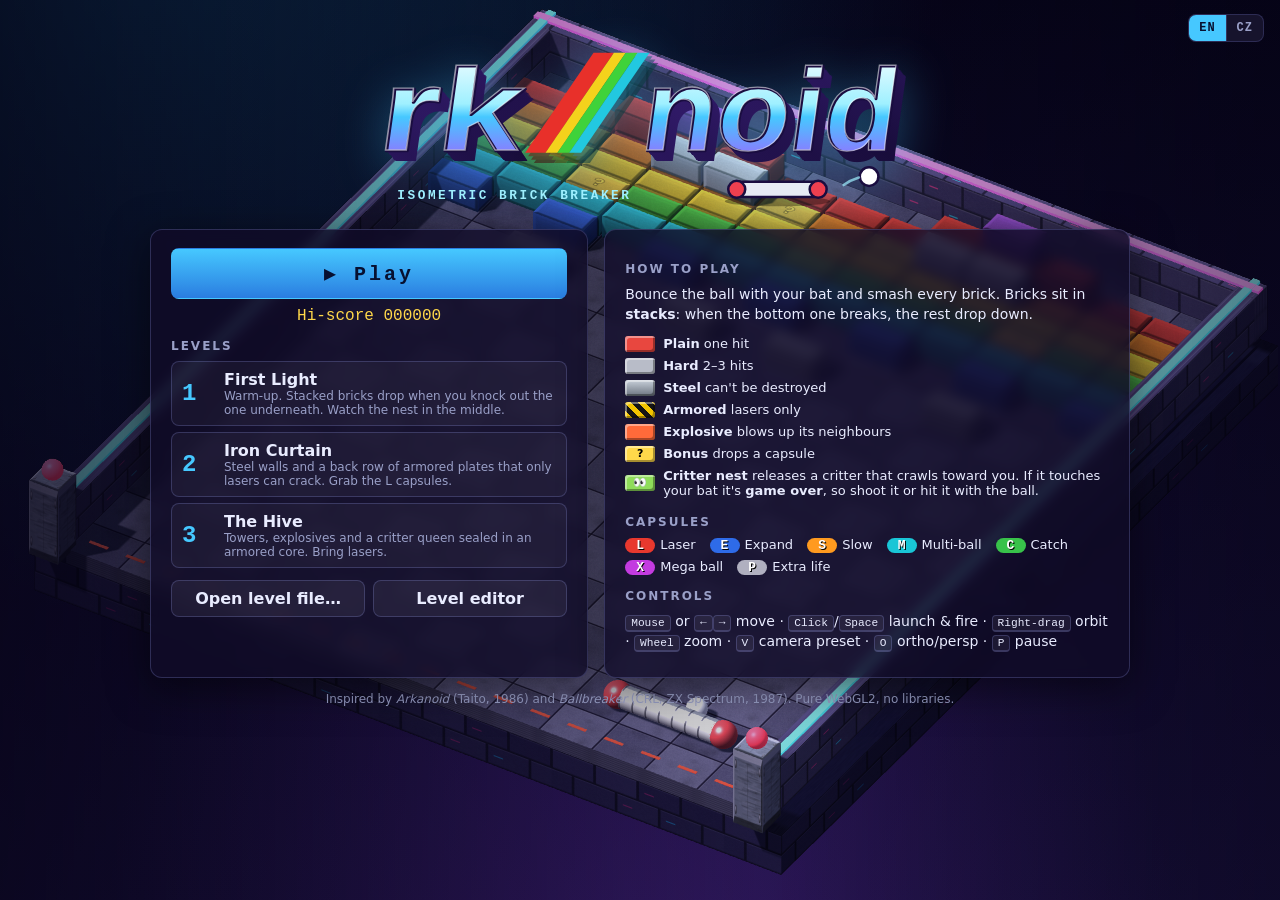
==== index.html @ 8ac654f5 "First commit." ====
<!doctype html>
<html lang="en">
<head>
  <meta charset="utf-8">
  <meta name="viewport" content="width=device-width, initial-scale=1">
  <title>rk/noid</title>
  <meta name="description" content="rk/noid - an isometric 3D brick breaker inspired by Arkanoid and Ballbreaker (ZX Spectrum).">
  <link rel="icon" type="image/svg+xml" href="assets/favicon.svg">
  <link rel="stylesheet" href="css/style.css">
</head>
<body>
  <canvas id="view"></canvas>
  <div id="fatal" class="fatal" hidden></div>

  <!-- in-game HUD -->
  <div id="hud" hidden>
    <div class="hud-top">
      <div class="hud-block"><label data-i18n="hud.score">Score</label><span id="score">000000</span></div>
      <div class="hud-block"><label data-i18n="hud.hi">Hi</label><span id="hiscore">000000</span></div>
      <div class="hud-block"><label data-i18n="hud.lives">Lives</label><span id="lives" class="lives"></span></div>
      <div class="hud-block wide"><label data-i18n="hud.level">Level</label><span id="levelName"></span></div>
      <div class="hud-spacer"></div>
      <div class="hud-block right"><label><span data-i18n="hud.camera">Camera</span> <kbd>V</kbd></label><span id="camName"></span></div>
    </div>
    <div id="effects" class="effects"></div>
    <div id="helpBar" class="help-bar">
      <span data-i18n-html="help.move"></span>
      <span data-i18n-html="help.fire"></span>
      <span data-i18n-html="help.orbit"></span>
      <span data-i18n-html="help.zoom"></span>
      <span data-i18n-html="help.camera"></span>
      <span data-i18n-html="help.ortho"></span>
      <span data-i18n-html="help.reset"></span>
      <span data-i18n-html="help.mute"></span>
      <span data-i18n-html="help.pause"></span>
      <span data-i18n-html="help.hide"></span>
      <span id="fps" class="fps"></span>
    </div>
  </div>

  <div id="message" class="message" hidden>
    <div id="msgTitle" class="msg-title"></div>
    <div id="msgSub" class="msg-sub"></div>
    <div id="msgHint" class="msg-hint"></div>
  </div>
  <div id="toast" class="toast"></div>

  <div id="pause" class="overlay" hidden>
    <div class="panel small">
      <h2 data-i18n="pause.title">Paused</h2>
      <button id="resumeBtn" class="btn primary" data-i18n="pause.resume">Resume</button>
      <button id="quitBtn" class="btn" data-i18n="pause.quit">Quit to menu</button>
      <div class="lang-switch"></div>
    </div>
  </div>

  <!-- title menu -->
  <div id="menu" class="overlay menu">
    <div class="lang-switch menu-lang"></div>
    <div class="menu-inner">
      <img src="assets/logo.svg" alt="rk/noid" class="logo">
      <div class="menu-cols">
        <div class="panel">
          <button id="playBtn" class="btn primary big" data-i18n="menu.play">▶ Play</button>
          <div class="hi"><span data-i18n="menu.hiscore">Hi-score</span> <span id="hiscoreMenu">000000</span></div>
          <h3 data-i18n="menu.levels">Levels</h3>
          <div id="levelList" class="level-list"></div>
          <div id="loadNotice" class="notice" hidden></div>
          <div class="row">
            <button id="fileBtn" class="btn" data-i18n="menu.openFile">Open level file…</button>
            <a class="btn" href="editor.html" data-i18n="menu.editor">Level editor</a>
          </div>
          <input id="fileInput" type="file" accept=".json,application/json" hidden>
        </div>
        <div class="panel howto">
          <h3 data-i18n="menu.howto">How to play</h3>
          <p data-i18n-html="menu.intro"></p>
          <ul class="legend">
            <li><i class="sw" style="--c:#e8473f"></i><span data-i18n-html="menu.brick.plain"></span></li>
            <li><i class="sw" style="--c:#b8bcc8"></i><span data-i18n-html="menu.brick.hard"></span></li>
            <li><i class="sw steel"></i><span data-i18n-html="menu.brick.steel"></span></li>
            <li><i class="sw hazard"></i><span data-i18n-html="menu.brick.armored"></span></li>
            <li><i class="sw" style="--c:#ff6a3a"></i><span data-i18n-html="menu.brick.explosive"></span></li>
            <li><i class="sw" style="--c:#ffd84a">?</i><span data-i18n-html="menu.brick.bonus"></span></li>
            <li><i class="sw" style="--c:#8fdc5a">👀</i><span data-i18n-html="menu.brick.critter"></span></li>
          </ul>
          <h3 data-i18n="menu.capsules">Capsules</h3>
          <ul class="caps">
            <li><i style="--c:#e8382e">L</i><span data-i18n="bonus.laser"></span></li>
            <li><i style="--c:#2e6be8">E</i><span data-i18n="bonus.expand"></span></li>
            <li><i style="--c:#ff9a1f">S</i><span data-i18n="bonus.slow"></span></li>
            <li><i style="--c:#19c6d6">M</i><span data-i18n="bonus.multi"></span></li>
            <li><i style="--c:#38c24a">C</i><span data-i18n="bonus.catch"></span></li>
            <li><i style="--c:#c33be0">X</i><span data-i18n="bonus.mega"></span></li>
            <li><i style="--c:#b0b0c0">P</i><span data-i18n="bonus.life"></span></li>
          </ul>
          <h3 data-i18n="menu.controls">Controls</h3>
          <p class="keys" data-i18n-html="menu.keys"></p>
        </div>
      </div>
      <div class="credits" data-i18n-html="menu.credits"></div>
    </div>
  </div>

  <script type="module" src="js/main.js"></script>
</body>
</html>
---- css/style.css ----
:root {
  --bg0: #07051a;
  --bg1: #1b1240;
  --ink: #e9ecff;
  --dim: #9aa0c8;
  --accent: #46c8ff;
  --accent2: #ff4fa3;
  --panel: rgba(16, 12, 40, 0.82);
  --line: rgba(160, 170, 255, 0.22);
  --mono: 'Courier New', ui-monospace, Menlo, Consolas, monospace;
  --sans: system-ui, 'Segoe UI', Roboto, Helvetica, Arial, sans-serif;
}

* { box-sizing: border-box; }
html, body { margin: 0; height: 100%; overflow: hidden; }
body {
  font-family: var(--sans);
  color: var(--ink);
  background:
    radial-gradient(ellipse at 50% 120%, #3a1d6e 0%, transparent 60%),
    radial-gradient(ellipse at 10% -10%, #0e3a5c 0%, transparent 50%),
    linear-gradient(180deg, var(--bg0), var(--bg1));
}
[hidden] { display: none !important; }

#view { position: fixed; inset: 0; width: 100%; height: 100%; display: block; touch-action: none; }

kbd {
  font-family: var(--mono);
  font-size: 0.8em;
  padding: 1px 5px;
  border: 1px solid var(--line);
  border-bottom-width: 2px;
  border-radius: 4px;
  background: rgba(255, 255, 255, 0.06);
  color: var(--ink);
}

/* ---------- HUD */
#hud { position: fixed; inset: 0; pointer-events: none; font-family: var(--mono); }
.hud-top { display: flex; gap: 22px; padding: 12px 18px; align-items: flex-end; flex-wrap: wrap;
  background: linear-gradient(180deg, rgba(5, 3, 20, 0.75), transparent); }
.hud-block { display: flex; flex-direction: column; }
.hud-block label { font-size: 11px; letter-spacing: 2px; text-transform: uppercase; color: var(--dim); }
.hud-block span { font-size: 22px; font-weight: 700; text-shadow: 0 0 8px rgba(70, 200, 255, 0.6); }
.hud-block.wide span { font-size: 16px; padding-top: 5px; }
.hud-block.right { text-align: right; }
.hud-block.right span { font-size: 14px; padding-top: 6px; }
.hud-spacer { flex: 1; }
.lives { color: #ff6070; letter-spacing: 3px; }

.effects { position: absolute; top: 70px; right: 18px; display: flex; flex-direction: column; gap: 6px; }
.chip { position: relative; overflow: hidden; min-width: 150px; padding: 4px 10px 6px; border-radius: 6px;
  background: rgba(10, 8, 30, 0.7); border: 1px solid var(--c); font-size: 13px; }
.chip b { display: inline-block; width: 18px; color: var(--c); }
.chip i { position: absolute; left: 0; bottom: 0; height: 3px; background: var(--c); }

.help-bar { position: absolute; bottom: 0; left: 0; right: 0; display: flex; flex-wrap: wrap; gap: 6px 16px;
  padding: 8px 18px; font-size: 12px; color: var(--dim); background: linear-gradient(0deg, rgba(5, 3, 20, 0.8), transparent); }
.help-bar.hidden span:not(.fps) { display: none; }
.fps { margin-left: auto; }

.message { position: fixed; left: 50%; top: 42%; transform: translate(-50%, -50%); text-align: center;
  pointer-events: none; font-family: var(--mono); }
.msg-title { font-size: clamp(32px, 6vw, 64px); font-weight: 900; letter-spacing: 4px; text-transform: uppercase;
  background: linear-gradient(180deg, #fff, #9ff0ff 50%, #46c8ff 52%, #b34dff);
  -webkit-background-clip: text; background-clip: text; color: transparent;
  filter: drop-shadow(3px 3px 0 #1a0d40) drop-shadow(0 0 18px rgba(70, 200, 255, 0.5)); }
.msg-sub { font-size: 20px; margin-top: 6px; text-shadow: 0 2px 4px #000; }
.msg-hint { font-size: 15px; margin-top: 14px; color: #ffd84a; animation: blink 1.1s steps(2) infinite; text-shadow: 0 2px 4px #000; }
@keyframes blink { 50% { opacity: 0.35; } }

.toast { position: fixed; left: 50%; top: 24%; transform: translate(-50%, 0) scale(0.6); opacity: 0; pointer-events: none;
  font-family: var(--mono); font-weight: 900; font-size: 30px; letter-spacing: 3px; text-transform: uppercase; color: var(--c);
  text-shadow: 2px 2px 0 #000, 0 0 16px var(--c); }
.toast.show { animation: toast 1.4s ease-out forwards; }
@keyframes toast {
  0% { opacity: 0; transform: translate(-50%, 0) scale(0.6); }
  15% { opacity: 1; transform: translate(-50%, 0) scale(1.1); }
  25% { transform: translate(-50%, 0) scale(1); }
  80% { opacity: 1; }
  100% { opacity: 0; transform: translate(-50%, -30px) scale(1); }
}

/* ---------- overlays & panels */
.overlay { position: fixed; inset: 0; display: flex; align-items: center; justify-content: center; background: rgba(5, 3, 20, 0.45); }
.panel { background: var(--panel); border: 1px solid var(--line); border-radius: 12px; padding: 18px 20px;
  backdrop-filter: blur(6px); box-shadow: 0 10px 40px rgba(0, 0, 0, 0.5); }
.panel.small { display: flex; flex-direction: column; gap: 10px; min-width: 240px; text-align: center; }
.panel h2 { margin: 0 0 6px; font-family: var(--mono); letter-spacing: 3px; text-transform: uppercase; }
.panel h3 { margin: 14px 0 8px; font-size: 12px; letter-spacing: 2px; text-transform: uppercase; color: var(--dim); }

.btn { display: inline-block; font: inherit; font-weight: 600; color: var(--ink); text-decoration: none; text-align: center;
  padding: 8px 14px; border-radius: 8px; border: 1px solid var(--line); background: rgba(255, 255, 255, 0.06); cursor: pointer; }
.btn:hover { background: rgba(255, 255, 255, 0.14); border-color: var(--accent); }
.btn.primary { background: linear-gradient(180deg, #46c8ff, #2a7de0); border-color: transparent; color: #071030; }
.btn.primary:hover { filter: brightness(1.12); }
.btn.big { font-size: 20px; padding: 12px; width: 100%; font-family: var(--mono); letter-spacing: 3px; }
.row { display: flex; gap: 8px; margin-top: 12px; flex-wrap: wrap; }
.row .btn { flex: 1; }

/* ---------- menu */
.menu { background: linear-gradient(90deg, rgba(5, 3, 20, 0.7), rgba(5, 3, 20, 0.15) 60%, rgba(5, 3, 20, 0.5)); overflow-y: auto; align-items: flex-start; }
.menu-inner { width: min(980px, 100% - 32px); margin: 24px auto; }
.logo { display: block; width: min(560px, 90%); margin: 0 auto 10px; filter: drop-shadow(0 8px 24px rgba(70, 200, 255, 0.35)); }
.menu-cols { display: grid; grid-template-columns: minmax(0, 1fr) minmax(0, 1.2fr); gap: 16px; }
@media (max-width: 760px) { .menu-cols { grid-template-columns: minmax(0, 1fr); } }
.hi { margin-top: 8px; text-align: center; font-family: var(--mono); color: var(--dim); }
.hi span { color: #ffd84a; }
.level-list { display: flex; flex-direction: column; gap: 6px; }
.level-btn { display: grid; grid-template-columns: 32px 1fr; grid-template-rows: auto auto; text-align: left; gap: 0 10px;
  font: inherit; color: var(--ink); background: rgba(255, 255, 255, 0.04); border: 1px solid var(--line); border-radius: 8px;
  padding: 8px 10px; cursor: pointer; }
.level-btn:hover { border-color: var(--accent); background: rgba(70, 200, 255, 0.1); }
.level-btn .num { grid-row: span 2; font-family: var(--mono); font-size: 24px; font-weight: 900; color: var(--accent); align-self: center; }
.level-btn .name { font-weight: 700; }
.level-btn .desc { font-size: 12px; color: var(--dim); }
.notice { margin-top: 10px; padding: 10px; border-radius: 8px; font-size: 13px; background: rgba(255, 120, 60, 0.15); border: 1px solid rgba(255, 120, 60, 0.5); }
.howto p { margin: 0 0 8px; line-height: 1.45; font-size: 14px; }
.legend, .caps { list-style: none; padding: 0; margin: 0; font-size: 13px; }
.legend li { display: flex; gap: 8px; align-items: center; padding: 3px 0; }
.sw { flex: none; width: 30px; height: 16px; border-radius: 3px; background: var(--c); box-shadow: inset 2px 2px 0 rgba(255,255,255,0.4), inset -2px -2px 0 rgba(0,0,0,0.35);
  font-style: normal; font-size: 11px; color: #000; text-align: center; line-height: 16px; font-weight: 900; }
.sw.steel { background: linear-gradient(180deg, #c8d0da, #6c7480); }
.sw.hazard { background: repeating-linear-gradient(45deg, #f2c400 0 5px, #151515 5px 10px); }
.caps { display: flex; flex-wrap: wrap; gap: 6px 14px; }
.caps i { display: inline-block; width: 30px; margin-right: 5px; border-radius: 8px; text-align: center; font-style: normal;
  font-family: var(--mono); font-weight: 900; background: var(--c); color: #fff; text-shadow: 1px 1px 0 #000; }
.keys { line-height: 2; }
.credits { margin: 14px 0 8px; text-align: center; font-size: 12px; color: var(--dim); }

.fatal { position: fixed; inset: 30% 10% auto; padding: 20px; border-radius: 10px; background: #400; color: #fff; text-align: center; }

/* ---------- language switch */
.lang-switch { display: inline-flex; align-self: center; border: 1px solid var(--line); border-radius: 8px; overflow: hidden; }
.lang-switch button { font: 700 12px var(--mono); letter-spacing: 1px; color: var(--dim); background: rgba(255, 255, 255, 0.04);
  border: 0; padding: 6px 10px; cursor: pointer; }
.lang-switch button + button { border-left: 1px solid var(--line); }
.lang-switch button:hover { color: var(--ink); }
.lang-switch button.on { background: var(--accent); color: #071030; }
.menu-lang { position: fixed; top: 14px; right: 16px; z-index: 2; background: var(--panel); }
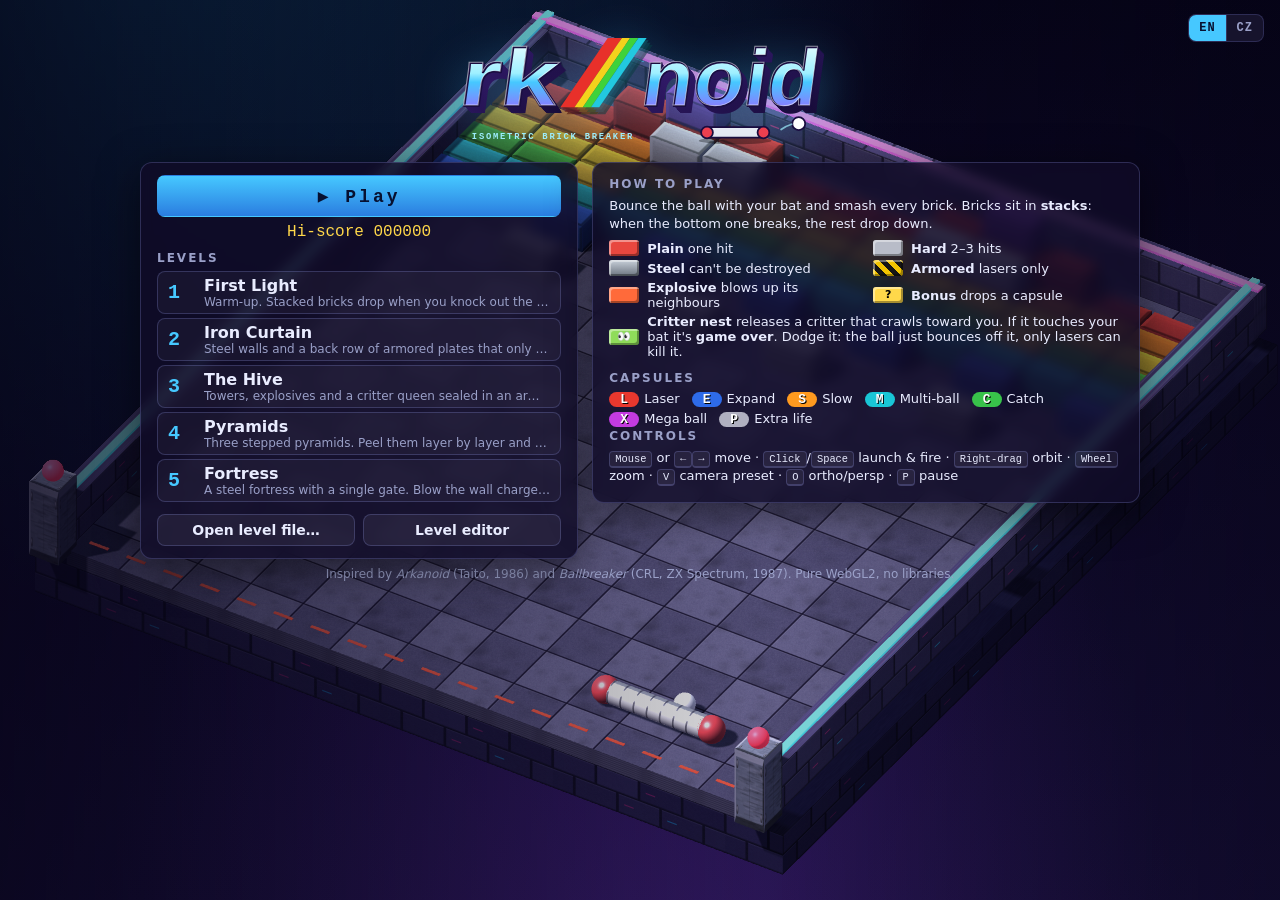
==== commit 76046981: "More compact main page." ====
--- a/index.html
+++ b/index.html
@@ -94,8 +94,10 @@
             <li><i style="--c:#c33be0">X</i><span data-i18n="bonus.mega"></span></li>
             <li><i style="--c:#b0b0c0">P</i><span data-i18n="bonus.life"></span></li>
           </ul>
-          <h3 data-i18n="menu.controls">Controls</h3>
-          <p class="keys" data-i18n-html="menu.keys"></p>
+          <div class="controls-block">
+            <h3 data-i18n="menu.controls">Controls</h3>
+            <p class="keys" data-i18n-html="menu.keys"></p>
+          </div>
         </div>
       </div>
       <div class="credits" data-i18n-html="menu.credits"></div>
--- a/css/style.css
+++ b/css/style.css
@@ -101,35 +101,49 @@
 
 /* ---------- menu */
 .menu { background: linear-gradient(90deg, rgba(5, 3, 20, 0.7), rgba(5, 3, 20, 0.15) 60%, rgba(5, 3, 20, 0.5)); overflow-y: auto; align-items: flex-start; }
-.menu-inner { width: min(980px, 100% - 32px); margin: 24px auto; }
-.logo { display: block; width: min(560px, 90%); margin: 0 auto 10px; filter: drop-shadow(0 8px 24px rgba(70, 200, 255, 0.35)); }
-.menu-cols { display: grid; grid-template-columns: minmax(0, 1fr) minmax(0, 1.2fr); gap: 16px; }
+.menu-inner { width: min(1000px, 100% - 32px); margin: clamp(6px, 2vh, 24px) auto; }
+.logo { display: block; height: clamp(60px, 15vh, 160px); width: auto; max-width: 90%; margin: 0 auto clamp(2px, 1vh, 10px);
+  filter: drop-shadow(0 8px 24px rgba(70, 200, 255, 0.35)); }
+.menu-cols { display: grid; grid-template-columns: minmax(0, 1fr) minmax(0, 1.25fr); gap: 14px; align-items: start; }
+.menu .panel { padding: 12px 16px; }
+.menu .panel h3 { margin: 10px 0 6px; }
+.menu .howto h3:first-child { margin-top: 2px; }
+.menu .btn.big { font-size: 18px; padding: 9px; }
 @media (max-width: 760px) { .menu-cols { grid-template-columns: minmax(0, 1fr); } }
-.hi { margin-top: 8px; text-align: center; font-family: var(--mono); color: var(--dim); }
+.hi { margin-top: 6px; text-align: center; font-family: var(--mono); color: var(--dim); }
 .hi span { color: #ffd84a; }
-.level-list { display: flex; flex-direction: column; gap: 6px; }
-.level-btn { display: grid; grid-template-columns: 32px 1fr; grid-template-rows: auto auto; text-align: left; gap: 0 10px;
+.level-list { display: flex; flex-direction: column; gap: 4px; }
+.level-btn { display: grid; grid-template-columns: 26px minmax(0, 1fr); grid-template-rows: auto auto; text-align: left; gap: 0 10px;
   font: inherit; color: var(--ink); background: rgba(255, 255, 255, 0.04); border: 1px solid var(--line); border-radius: 8px;
-  padding: 8px 10px; cursor: pointer; }
+  padding: 4px 10px; cursor: pointer; }
 .level-btn:hover { border-color: var(--accent); background: rgba(70, 200, 255, 0.1); }
-.level-btn .num { grid-row: span 2; font-family: var(--mono); font-size: 24px; font-weight: 900; color: var(--accent); align-self: center; }
+.level-btn .num { grid-row: span 2; font-family: var(--mono); font-size: 20px; font-weight: 900; color: var(--accent); align-self: center; }
 .level-btn .name { font-weight: 700; }
-.level-btn .desc { font-size: 12px; color: var(--dim); }
+.level-btn .desc { font-size: 12px; color: var(--dim); white-space: nowrap; overflow: hidden; text-overflow: ellipsis; }
 .notice { margin-top: 10px; padding: 10px; border-radius: 8px; font-size: 13px; background: rgba(255, 120, 60, 0.15); border: 1px solid rgba(255, 120, 60, 0.5); }
-.howto p { margin: 0 0 8px; line-height: 1.45; font-size: 14px; }
+.howto p { margin: 0 0 6px; line-height: 1.35; font-size: 13px; }
 .legend, .caps { list-style: none; padding: 0; margin: 0; font-size: 13px; }
-.legend li { display: flex; gap: 8px; align-items: center; padding: 3px 0; }
+.legend { display: grid; grid-template-columns: 1fr 1fr; gap: 0 14px; }
+.legend li { display: flex; gap: 8px; align-items: center; padding: 2px 0; }
+.legend li:last-child { grid-column: 1 / -1; }
 .sw { flex: none; width: 30px; height: 16px; border-radius: 3px; background: var(--c); box-shadow: inset 2px 2px 0 rgba(255,255,255,0.4), inset -2px -2px 0 rgba(0,0,0,0.35);
   font-style: normal; font-size: 11px; color: #000; text-align: center; line-height: 16px; font-weight: 900; }
 .sw.steel { background: linear-gradient(180deg, #c8d0da, #6c7480); }
 .sw.hazard { background: repeating-linear-gradient(45deg, #f2c400 0 5px, #151515 5px 10px); }
-.caps { display: flex; flex-wrap: wrap; gap: 6px 14px; }
+.caps { display: flex; flex-wrap: wrap; gap: 4px 12px; }
 .caps i { display: inline-block; width: 30px; margin-right: 5px; border-radius: 8px; text-align: center; font-style: normal;
   font-family: var(--mono); font-weight: 900; background: var(--c); color: #fff; text-shadow: 1px 1px 0 #000; }
-.keys { line-height: 2; }
-.credits { margin: 14px 0 8px; text-align: center; font-size: 12px; color: var(--dim); }
+.keys { line-height: 1.75; font-size: 13px; }
+.credits { margin: 8px 0 4px; text-align: center; font-size: 12px; color: var(--dim); }
 
 .fatal { position: fixed; inset: 30% 10% auto; padding: 20px; border-radius: 10px; background: #400; color: #fff; text-align: center; }
+
+/* short laptop screens: drop the parts that are repeated in the in-game help bar */
+.menu .row .btn { padding: 7px 10px; font-size: 14px; white-space: nowrap; }
+@media (max-height: 640px) {
+  .menu .controls-block, .credits { display: none; }
+  .logo { height: clamp(52px, 12vh, 90px); }
+}
 
 /* ---------- language switch */
 .lang-switch { display: inline-flex; align-self: center; border: 1px solid var(--line); border-radius: 8px; overflow: hidden; }
